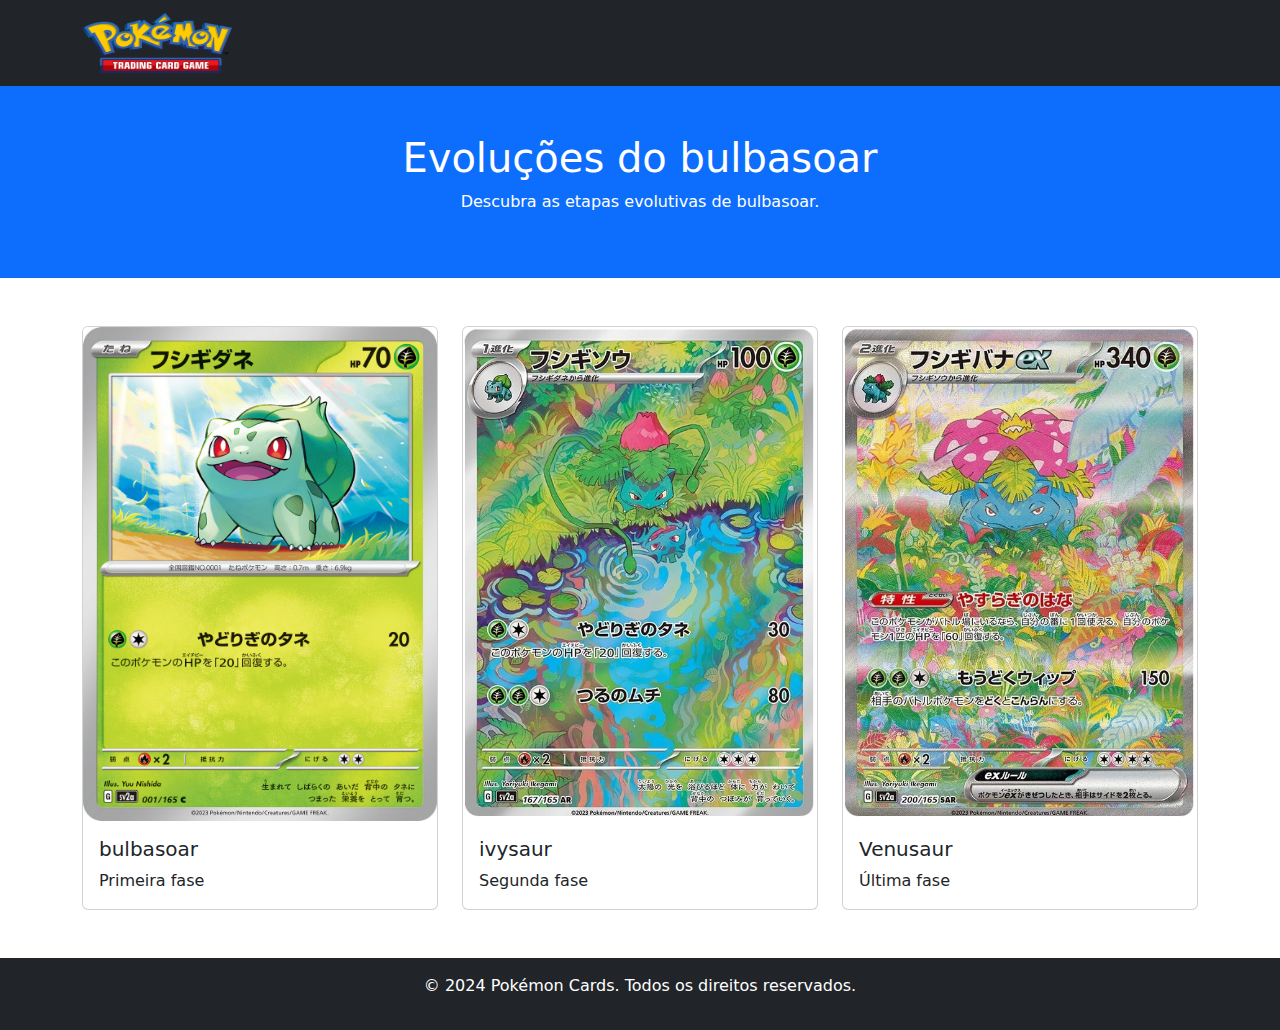
==== Projeto bootstrap/bulbasoar.html @ de91c6cf "Add files via upload" ====
<!DOCTYPE html>
<html lang="en">
<head>
  <meta charset="UTF-8">
  <meta name="viewport" content="width=device-width, initial-scale=1.0">
  <title>Evoluções de Bulbasaur</title>
  <link href="https://cdn.jsdelivr.net/npm/bootstrap@5.3.0-alpha3/dist/css/bootstrap.min.css" rel="stylesheet">
</head>
<body>
  <!-- Navbar -->
  <nav class="navbar navbar-dark bg-dark">
    <div class="container">
      <a class="navbar-brand" href="index.html">
        <img src="1280px-Pokémon_Trading_Card_Game_logo.svg-2512130793.png" width="150" height="60" alt="">
      </a>
    </div>
  </nav>

  <!-- Cabeça -->
  <header class="bg-primary text-white text-center py-5">
    <h1>Evoluções do bulbasoar</h1>
    <p>Descubra as etapas evolutivas de bulbasoar.</p>
  </header>

  <!-- evoluções -->
  <div class="container my-5">
    <div class="row">
      <!-- bulbasoar -->
      <div class="col-md-4">
        <div class="card">
          <img src="bulbasour\Bulbasaur.CG.46-3924616127.png" class="card-img-top" alt="bulbasoar">
          <div class="card-body">
            <h5 class="card-title">bulbasoar</h5>
            <p class="card-text">Primeira fase</p>
          </div>
        </div>
      </div>
      <!-- ivysaur -->
      <div class="col-md-4">
        <div class="card">
          <img src="bulbasour\Ivysaur.png" class="card-img-top" alt="ivysaur">
          <div class="card-body">
            <h5 class="card-title">ivysaur</h5>
            <p class="card-text">Segunda fase</p>
          </div>
        </div>
      </div>
      <!-- Venusaur -->
      <div class="col-md-4">
        <div class="card">
          <img src="bulbasour\Venusaur.png" class="card-img-top" alt="Venusaur">
          <div class="card-body">
            <h5 class="card-title">Venusaur</h5>
            <p class="card-text">Última fase</p>
          </div>
        </div>
      </div>
    </div>
  </div>

  <footer class="bg-dark text-white text-center py-3">
    <p>&copy; 2024 Pokémon Cards. Todos os direitos reservados.</p>
  </footer>

  <script src="https://cdn.jsdelivr.net/npm/bootstrap@5.3.0-alpha3/dist/js/bootstrap.bundle.min.js"></script>
</body>
</html>
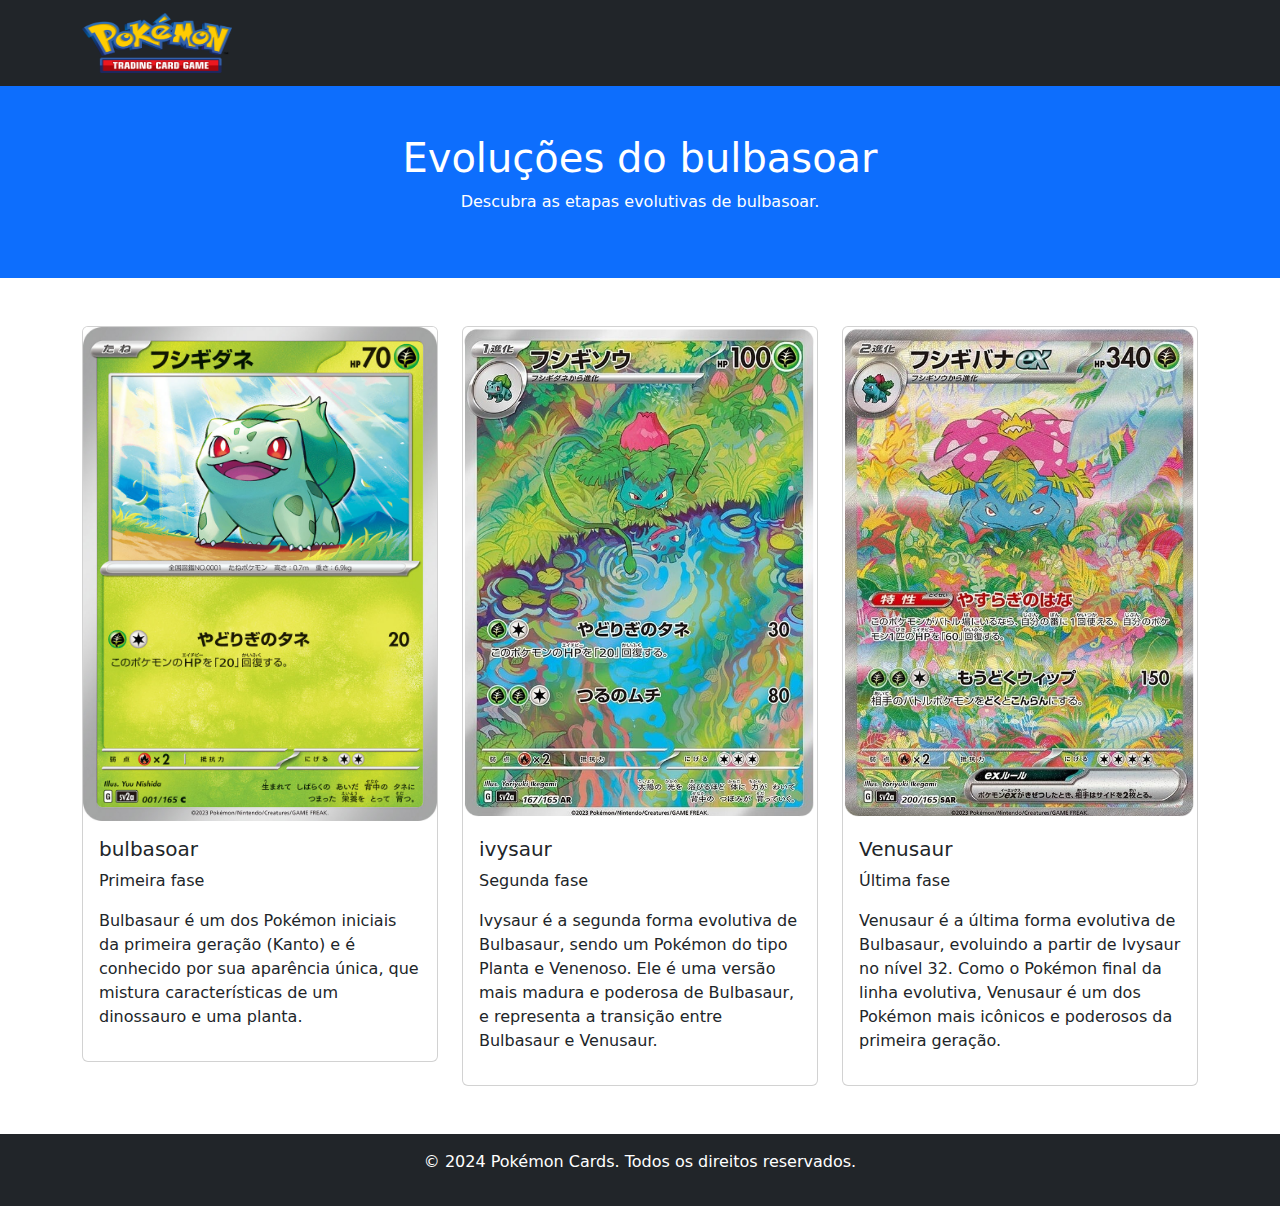
==== commit cd304009: "Add files via upload" ====
--- a/Projeto bootstrap/bulbasoar.html
+++ b/Projeto bootstrap/bulbasoar.html
@@ -5,6 +5,7 @@
   <meta name="viewport" content="width=device-width, initial-scale=1.0">
   <title>Evoluções de Bulbasaur</title>
   <link href="https://cdn.jsdelivr.net/npm/bootstrap@5.3.0-alpha3/dist/css/bootstrap.min.css" rel="stylesheet">
+  <link href="estilo.css" rel="stylesheet">
 </head>
 <body>
   <!-- Navbar -->
@@ -32,6 +33,7 @@
           <div class="card-body">
             <h5 class="card-title">bulbasoar</h5>
             <p class="card-text">Primeira fase</p>
+            <p class="card-details">Bulbasaur é um dos Pokémon iniciais da primeira geração (Kanto) e é conhecido por sua aparência única, que mistura características de um dinossauro e uma planta. </p>
           </div>
         </div>
       </div>
@@ -42,6 +44,7 @@
           <div class="card-body">
             <h5 class="card-title">ivysaur</h5>
             <p class="card-text">Segunda fase</p>
+            <p class="card-details">Ivysaur é a segunda forma evolutiva de Bulbasaur, sendo um Pokémon do tipo Planta e Venenoso. Ele é uma versão mais madura e poderosa de Bulbasaur, e representa a transição entre Bulbasaur e Venusaur.</p>
           </div>
         </div>
       </div>
@@ -52,6 +55,7 @@
           <div class="card-body">
             <h5 class="card-title">Venusaur</h5>
             <p class="card-text">Última fase</p>
+            <p class="card-details">Venusaur é a última forma evolutiva de Bulbasaur, evoluindo a partir de Ivysaur no nível 32. Como o Pokémon final da linha evolutiva, Venusaur é um dos Pokémon mais icônicos e poderosos da primeira geração. </p>
           </div>
         </div>
       </div>
--- a/Projeto bootstrap/estilo.css
+++ b/Projeto bootstrap/estilo.css
@@ -0,0 +1,8 @@
+.card {
+    transition: transform 0.3s ease, box-shadow 0.3s ease;
+  }
+  
+  .card:hover {
+    transform: scale(1.05);
+    box-shadow: 0 8px 16px rgba(0, 0, 0, 0.2);
+  }